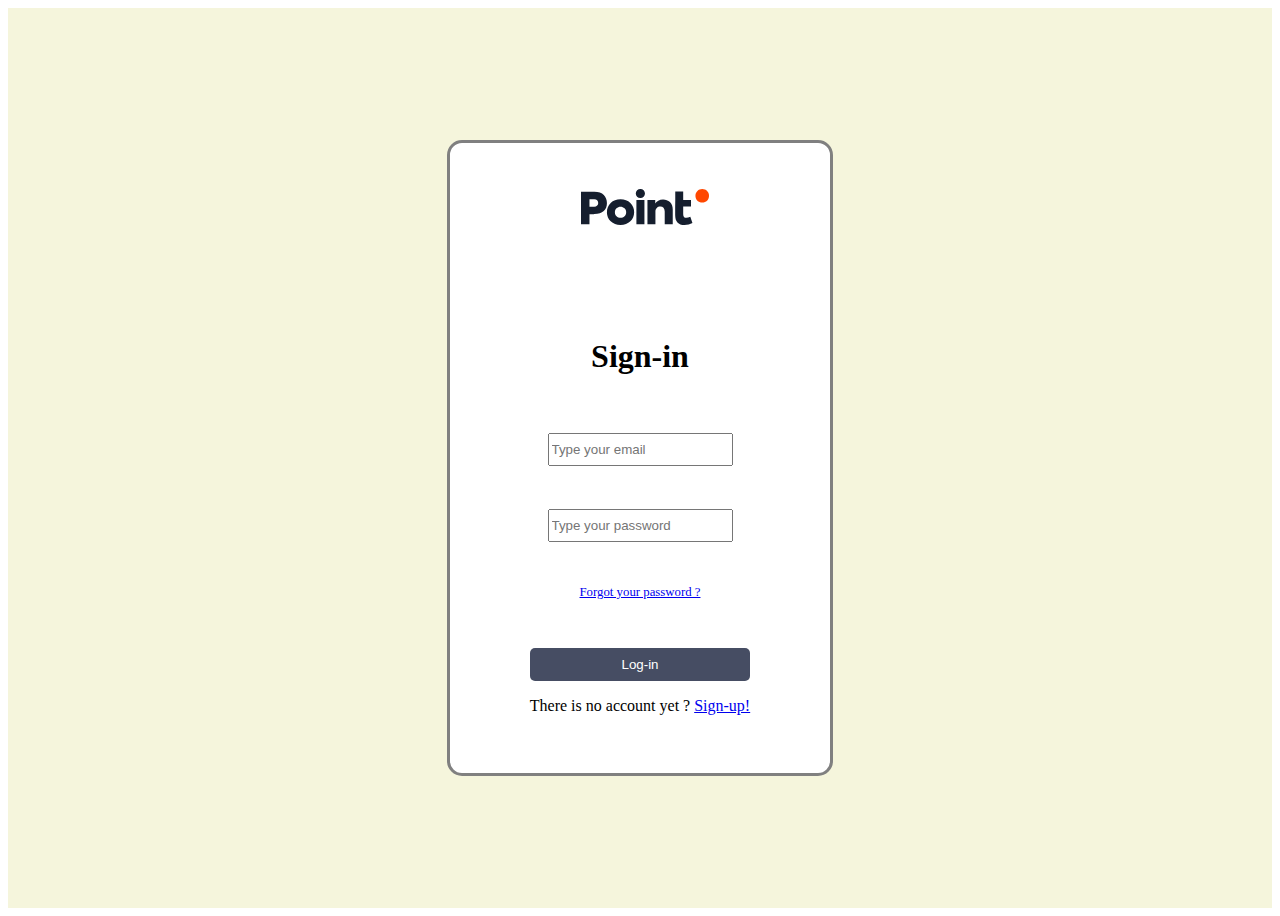
==== login.html @ 1e657ade "Initial commit" ====
<!DOCTYPE html>
<html lang="en">
<head>
    <meta charset="UTF-8">
    <meta name="viewport" content="width=device-width, initial-scale=1.0">
    <title>Login</title>
    <link rel="stylesheet" type="text/css" href="styles/login.css">
    <script src="styles/login.js"></script>
</head>
<body>
    <form id="loginForm" method="post">
        <div id="container">
            <div id="img-container">
                <img src="images/new-point-logo.svg" alt="">
            </div>
            
            <div id="inputs">
                <h1>Sign-in</h1>
                <input type="text" id="email" name="email" placeholder="Type your email">
                <input type="password" id="password" name="password" placeholder="Type your password">
                <a href="#">Forgot your password ?</a>
            </div>
    
            <div id="buttons"> 
                <input type="submit" name="login_subm" id="login_subm" value="Log-in">
                <p>There is no account yet ? <a href="#">Sign-up!</a></p>
            </div>
        </div>
    </form>
    
</body>
</html>
---- styles/login.css ----
form{
    background-color: beige;
    height: 100vh;
    display: flex;
    justify-content: center;
    align-items: center;
}

#container{
    display: flex;
    align-items: center;
    flex-direction: column;
    background-color: white;
    color: black;
    border: 3px gray solid;
    border-radius: 15px;
    height: 70%;
    width: 30%;
}

#inputs{
    display: flex;
    flex-direction: column;
    align-items: center;
    justify-content: space-between;
    height: 45%;
}

#inputs input{
    height: 2em;
    margin-bottom: 0.5em;
}

#inputs a{
    font-size: 0.8em;
}

#img-container{
    margin-left: 0.6rem;
    margin-top: 12%;
    height: 8em;
}

#buttons{
    margin-top: 3em;
    height: auto;
}

img{
    width: 8em;
}

#buttons input{
    width: 100%;
    height: 2.5em;
    background-color: #464d63;
    border: none;
    border-radius: 5px;
    color: white;
}
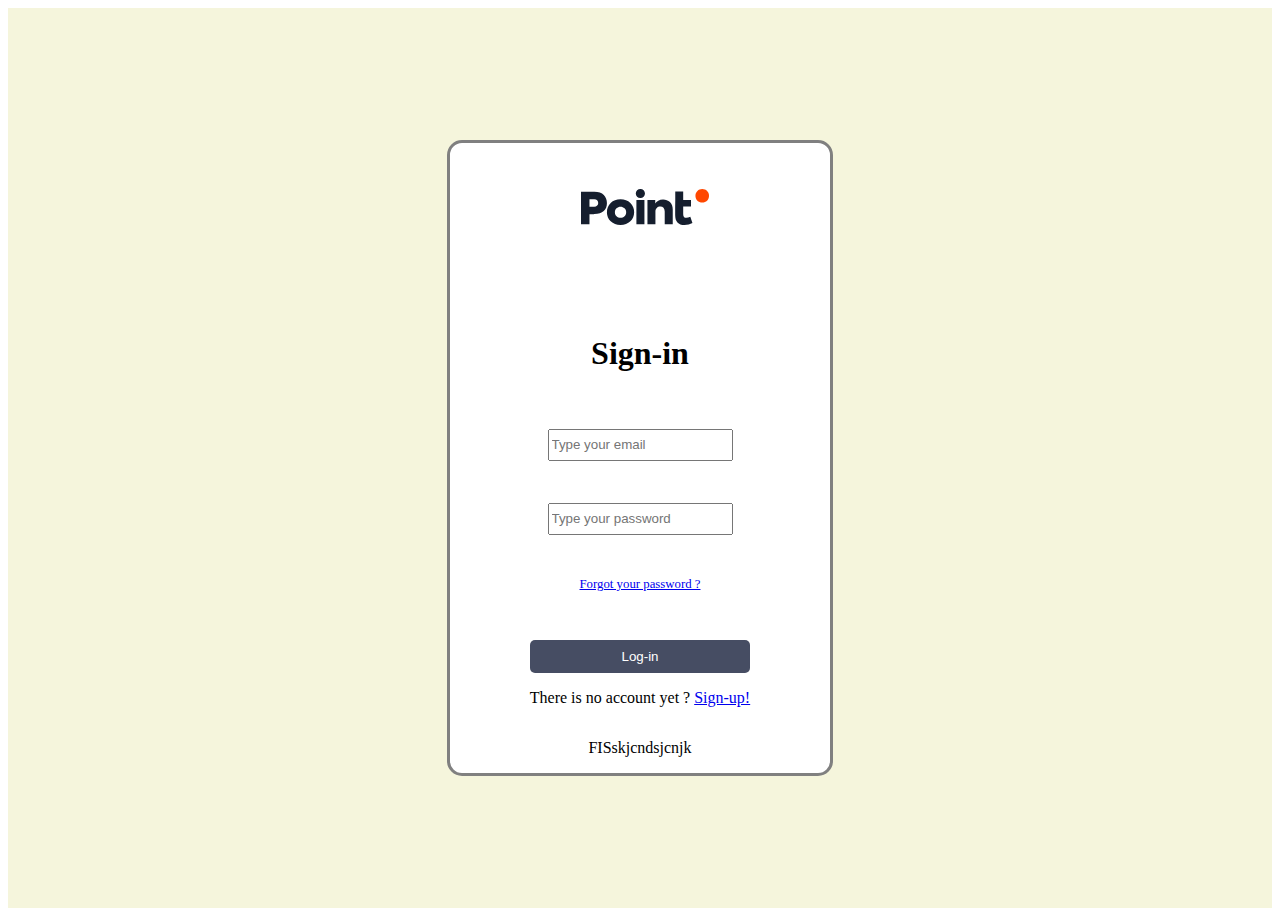
==== commit bafc2e16: "Ruslan's first pull request" ====
--- a/login.html
+++ b/login.html
@@ -25,6 +25,10 @@
                 <input type="submit" name="login_subm" id="login_subm" value="Log-in">
                 <p>There is no account yet ? <a href="#">Sign-up!</a></p>
             </div>
+
+            <div>
+                <p>FISskjcndsjcnjk</p>
+            </div>
         </div>
     </form>
     
